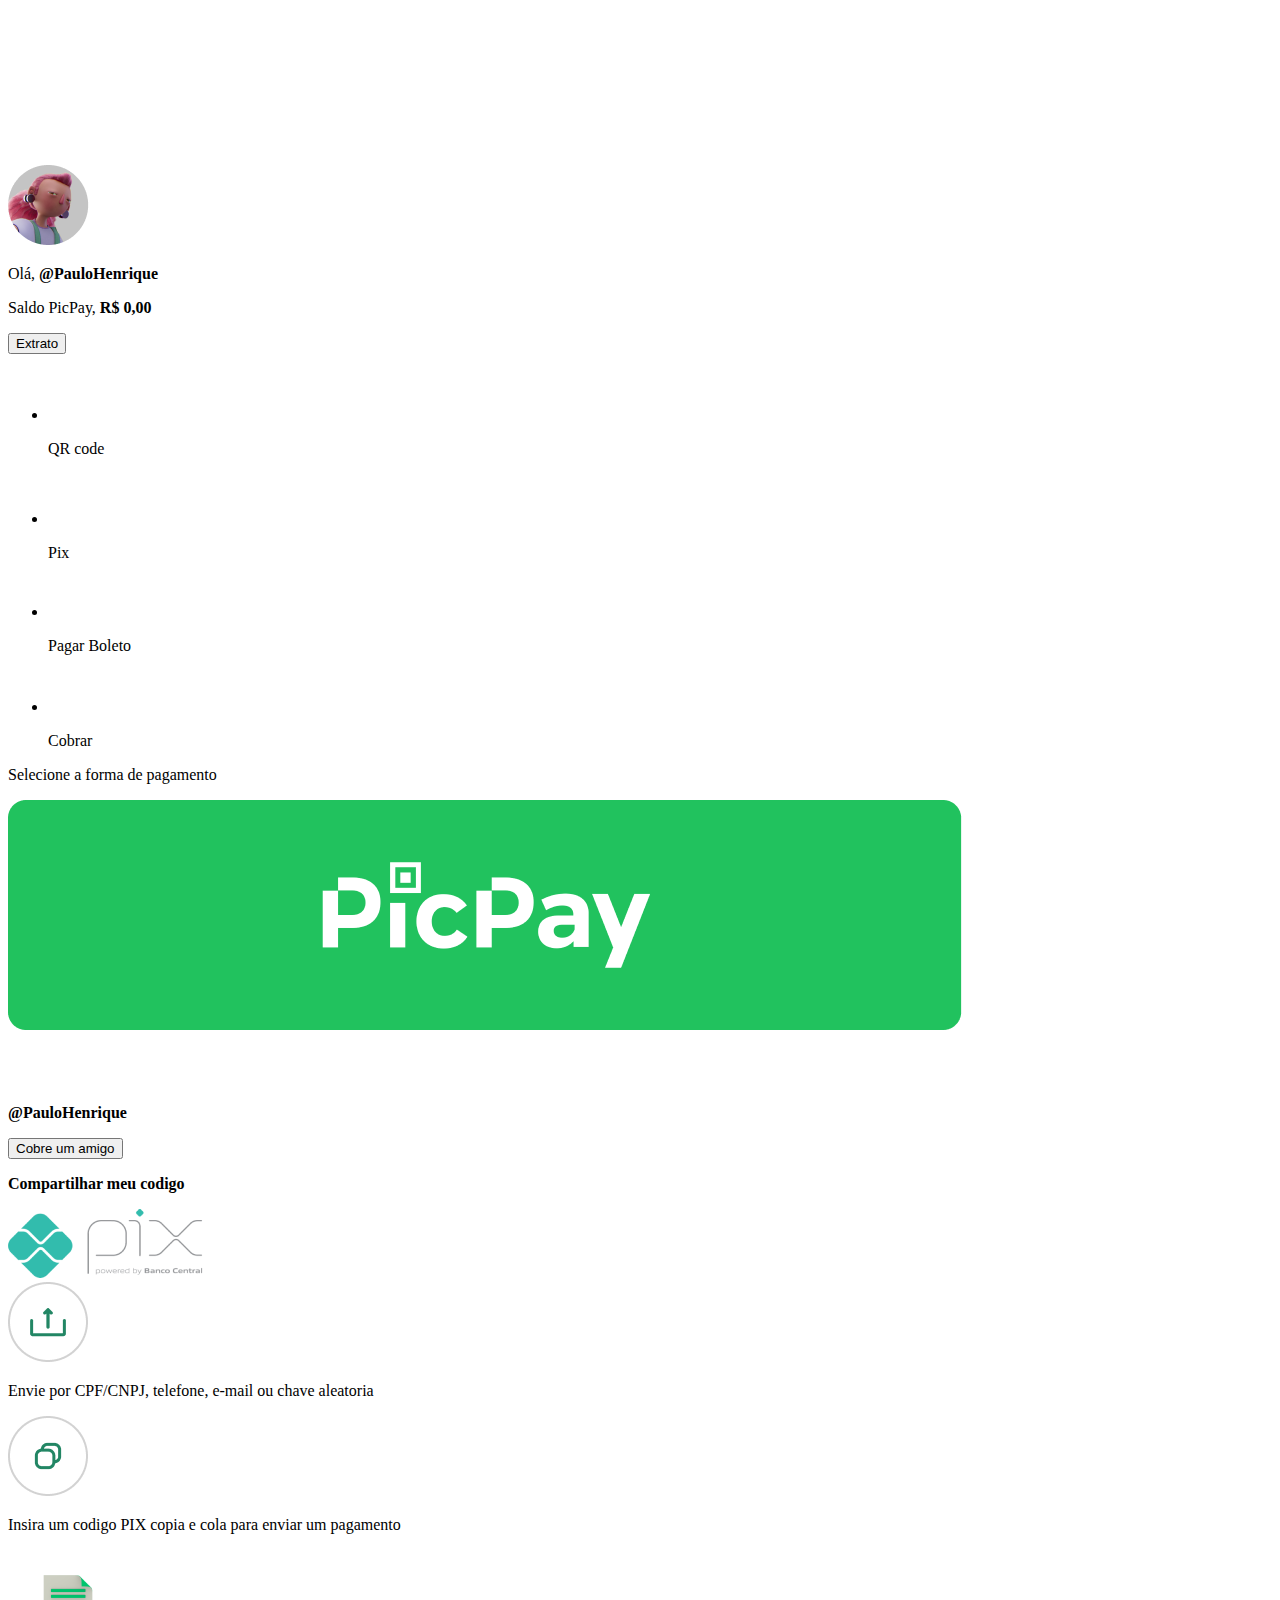
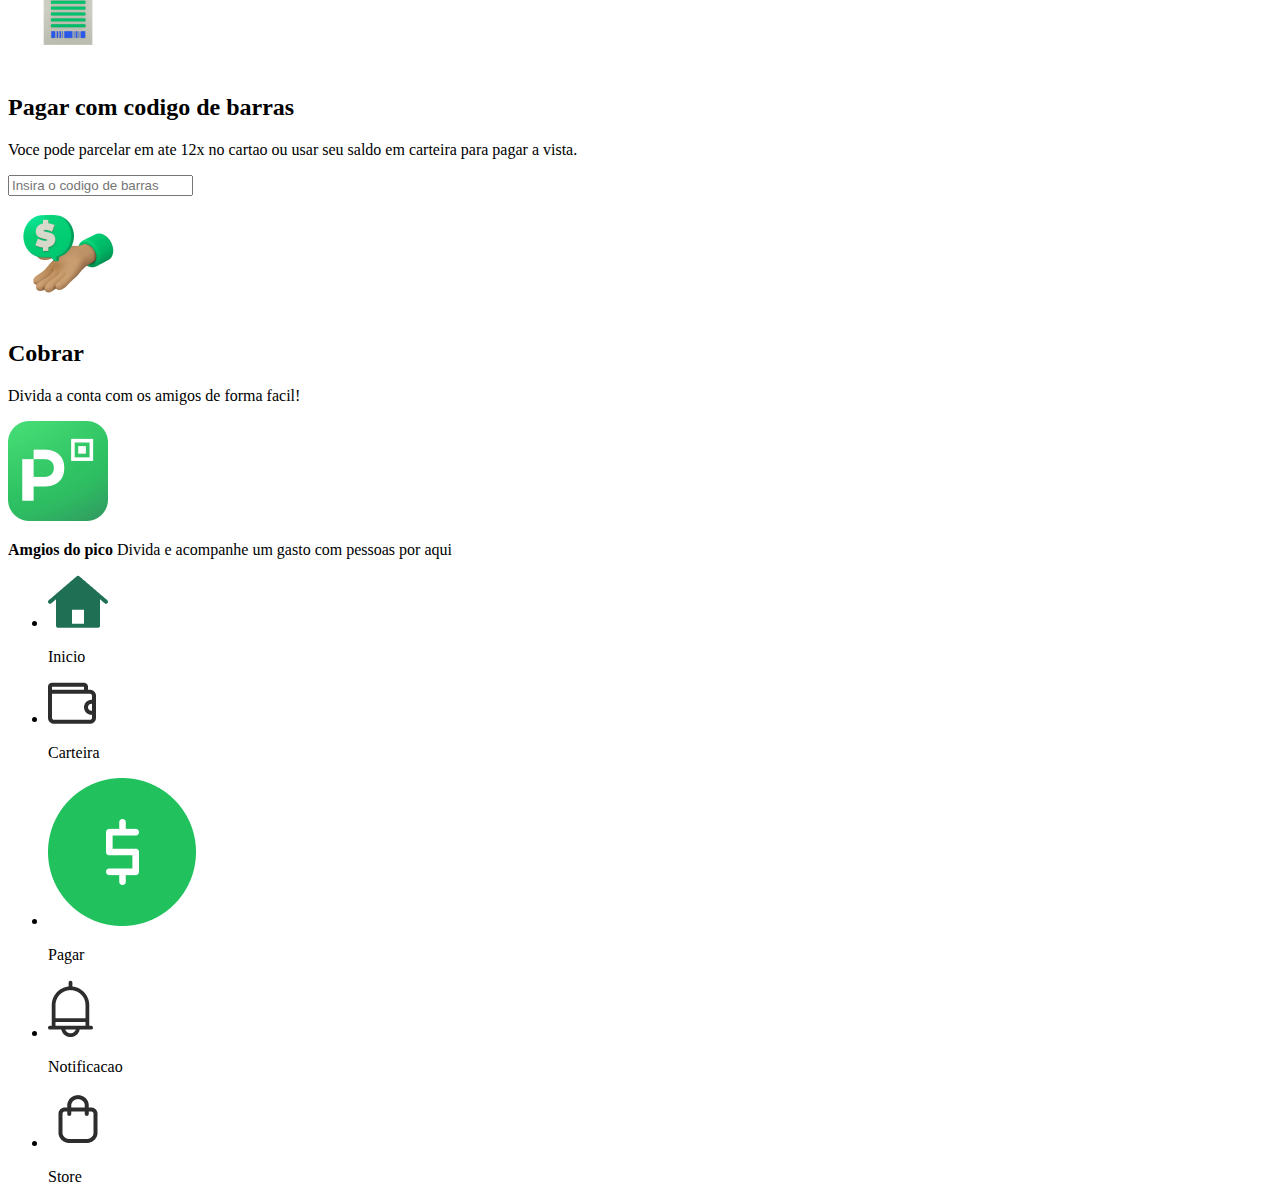
==== index.html @ 52d82bb3 "Assets; index.html" ====
<!DOCTYPE html>

<html lang="pt-br">
    <head>
        <meta charset="utf-8">
        <title>PicPro</title>
    </head>

    <body>
        <header class="cabecalho">
            <div class="container">
                <figure class="cabecalho_logoPicpro">
                    <img src="./assets/img/logo-picpro.png" alt="Logo PicPro">
                </figure>
                <figure class="cabecalho_logoKenzie">
                    <img src="./assets/img/logo-kenzie.png" alt="Logo Kenzie">
                </figure>
            </div>
        </header>

        <main>
            <section class="secaoDetalhesConta">
                <div class="secaoDetalhesConta_sobreUsuario">
                    <img src="./assets/img/usuario.png" alt="Imagem do Usuario">
                    <p>Olá, <strong>@PauloHenrique</strong></p>
                </div>

                <div class="secaoDetalhesConta_sobreSaldo">
                    <p>Saldo PicPay, <strong>R$ 0,00</strong></p>
                    <button>Extrato</button>
                </div>

                <ul class="secaoDetalhesConta_opcoesTransacoes">
                    <li class="secaoDetalhesConta_ItemTransacao">
                        <img src="./assets/img/qrcode.png" alt="Icone QR code">
                        <p>QR code</p>
                    </li>
                    <li class="secaoDetalhesConta_ItemTransacao">
                        <img src="./assets/img/pix.png" alt="Icone PIX">
                        <p>Pix</p>
                    </li>
                    <li class="secaoDetalhesConta_ItemTransacao">
                        <img src="./assets/img/codigo.png" alt="Icone boleto">
                        <p>Pagar Boleto</p>
                    </li class="secaoDetalhesConta_ItemTransacao">
                    <li>
                        <img src="./assets/img/cobrar-icon.png" alt="Icone cobrar">
                        <p>Cobrar</p>
                    </li>
                </ul>
            </section>

            <section class="secaoTransacao">
                <div class="container">
                    <div class="secaoTransacao_avisoselecao">
                        <p>Selecione a forma de pagamento</p>
                        <img src="./assets/img/banner.png" alt="Banner picpay">
                    </div>

                    <div class="secaoTransacao_qrcode">
                        <img src="./assets/img/qrcode.png" alt="Imagem QR code">
                        <p><strong>@PauloHenrique</strong></p>
                        <button>Cobre um amigo</button>
                        <p><strong>Compartilhar meu codigo</strong></p>
                    </div>
                    
                    <div class="secaoTransacao_pix">
                        <img src="./assets/img/pix-logo.png" alt="Imagem pix">
                        <div class="secaoTransacao_boxOpcao">
                            <img src="./assets/img/pix1.png" alt="Icone primeria opcao pix">
                            <p>Envie por CPF/CNPJ, telefone, e-mail ou chave aleatoria</p>
                        </div>
                        <div class="secaoTransacao_boxOpcao">
                            <img src="./assets/img/pix2.png" alt="Icone segunda opcao pix">
                            <p>Insira um codigo PIX copia e cola para enviar um pagamento</p>
                        </div>
                    </div>

                    <div class="secaoTransacao_boleto">
                        <img src="./assets/img/boleto.png" alt="Icone boleto Boleto">
                        <h2>Pagar com codigo de barras</h2>
                        <p>Voce pode parcelar em ate 12x no cartao ou usar seu saldo em carteira para pagar a vista.</p>
                        <input type="text" placeholder="Insira o codigo de barras">
                    </div>

                    <div class="secaoTransacao_cobrar">
                        <img src="./assets/img/cobrar.png" alt="Icone cobrar">
                        <h2>Cobrar</h2>
                        <p>Divida a conta com os amigos de forma facil!</p>

                        <div class="secaoTransacao_boxOpcao">
                            <img src="./assets/img/picpay-icon.png" alt="Icone picpay">
                            <p>
                                <strong>Amgios do pico</strong>
                                Divida e acompanhe um gasto com pessoas por aqui
                            </p>
                        </div>
                    </div>
                </div>
            </section>
        </main>

        <footer class="rodape">
            <ul class="rodape_menuPrincipal">
                <li class="rodape_menuItem">
                    <a href="#"></a>
                    <img src="./assets/img/inicio.png" alt="">
                    <p>Inicio</p>
                </li>
                <li class="rodape_menuItem">
                    <a href="#"></a>
                    <img src="./assets/img/carteira-icon.png" alt="Icone inicio">
                    <p>Carteira</p>
                </li>                    
                <li class="rodape_menuItem">
                    <a href="#"></a>
                    <img src="./assets/img/pagar.png" alt="Icone pagar">
                    <p>Pagar</p>
                </li>                    
                <li class="rodape_menuItem">
                    <a href="#"></a>
                    <img src="./assets/img/notificacao.png" alt="Icone notificacao">
                    <p>Notificacao</p>
                </li>                    
                <li class="rodape_menuItem">
                    <a href="#"></a>
                    <img src="./assets/img/bolsa.png" alt="Icone bolsa">
                    <p>Store</p>
                </li>
            </ul>
        </footer>
    </body>
</html>
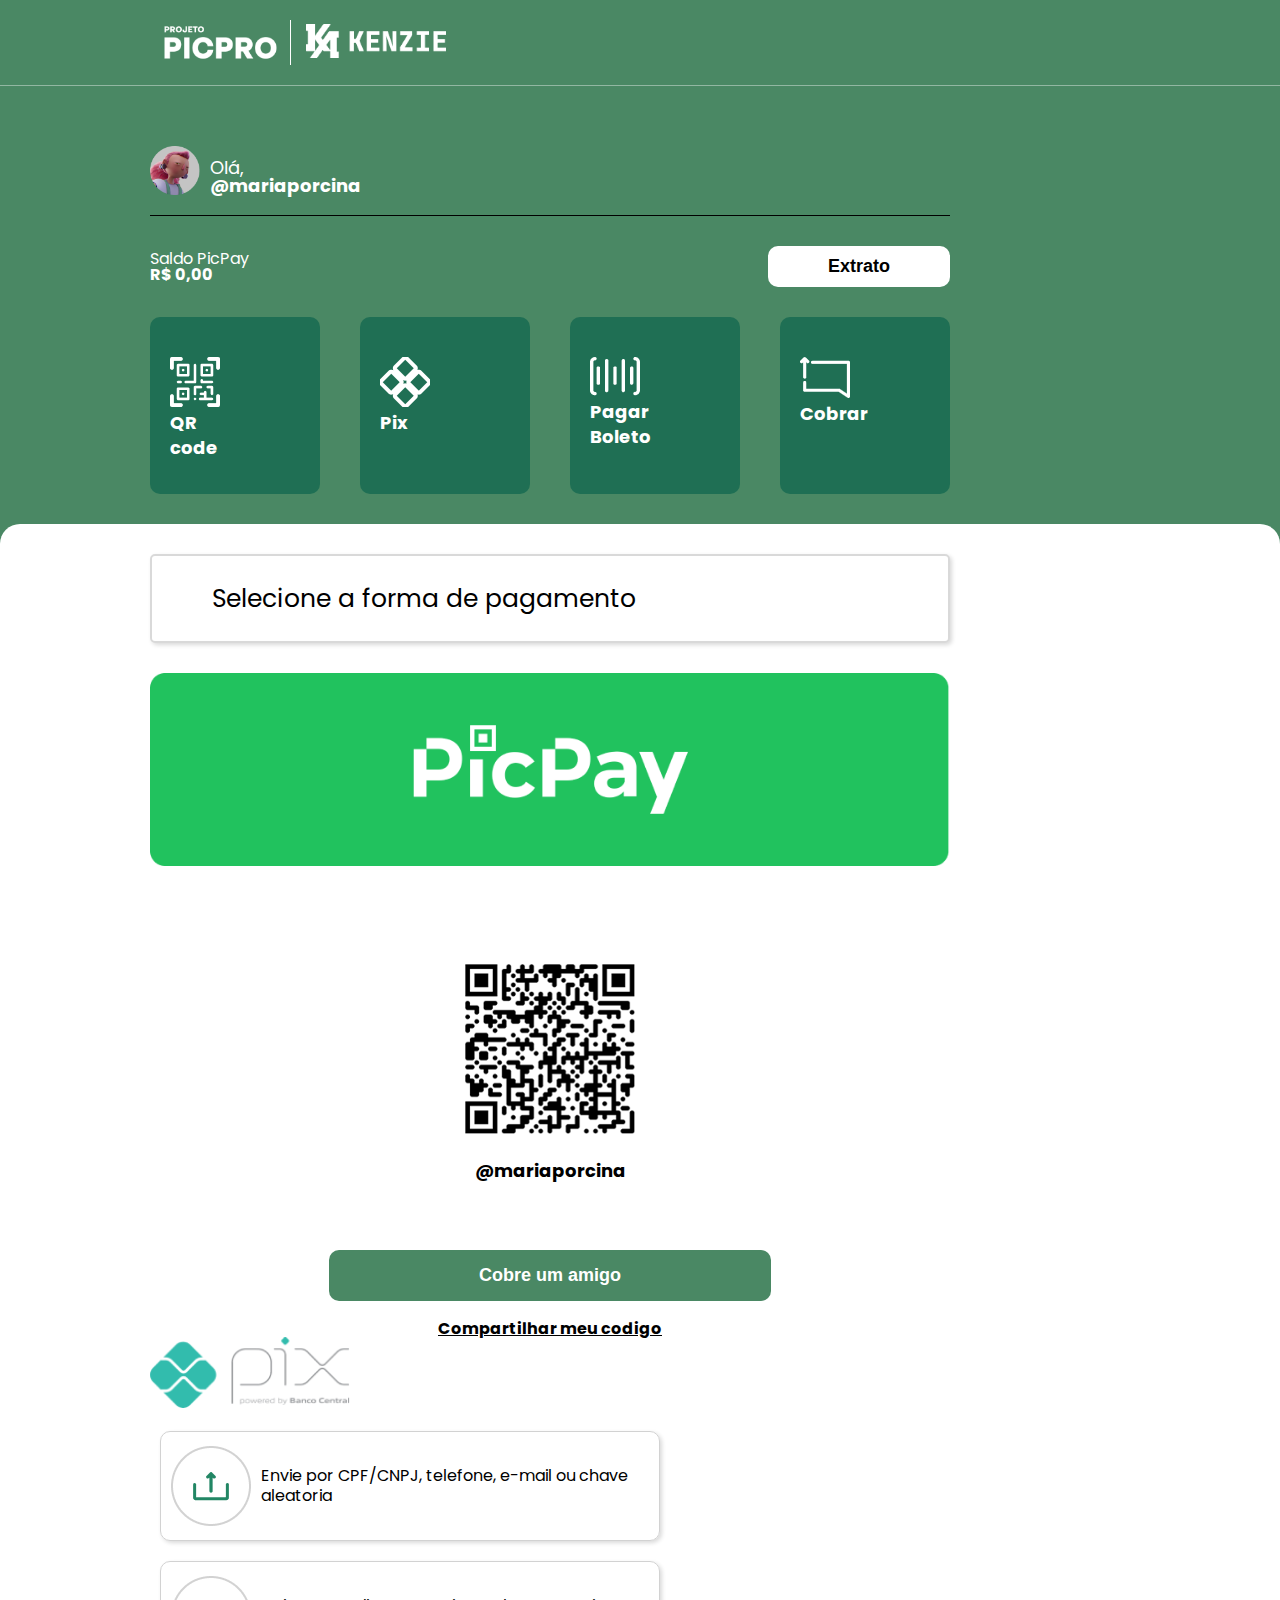
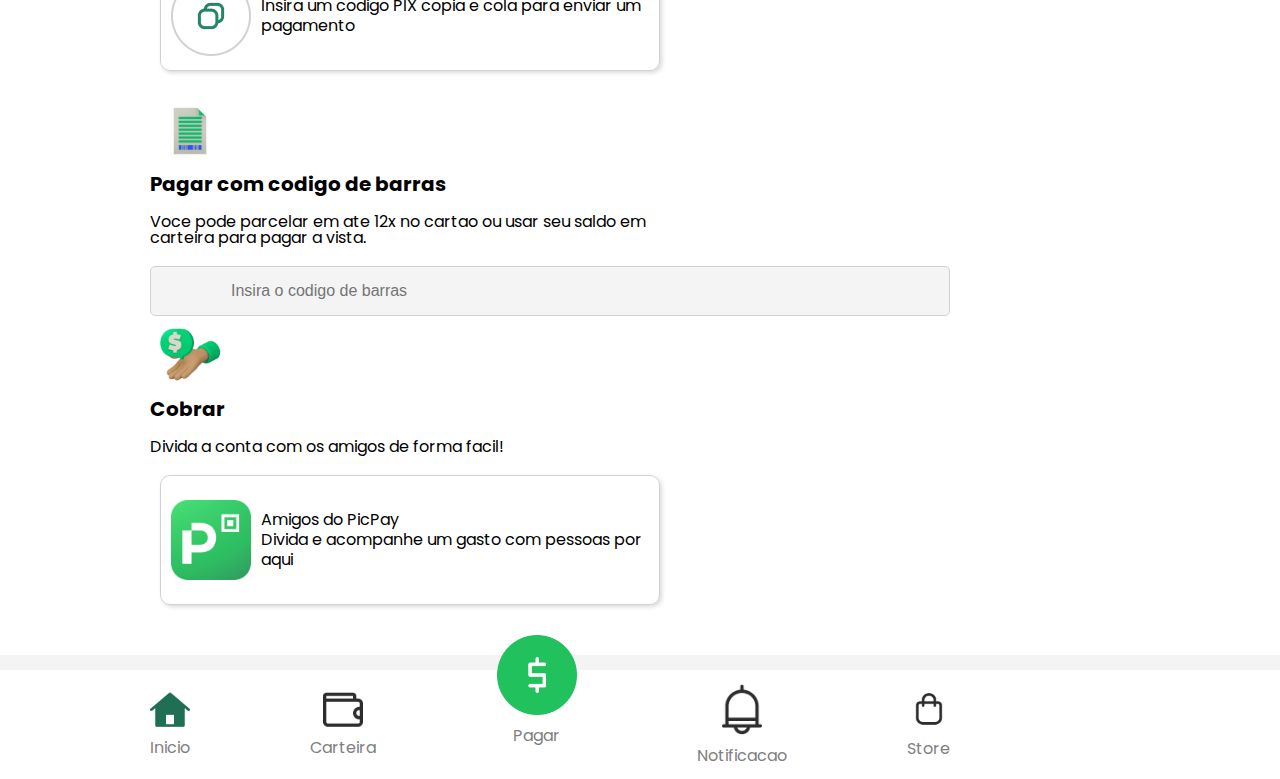
==== commit aadaf20a: "add reset css, qrcode-image, aula_css; HTML fixed; Style.css created" ====
--- a/index.html
+++ b/index.html
@@ -4,6 +4,12 @@
     <head>
         <meta charset="utf-8">
         <title>PicPro</title>
+        <link rel="preconnect" href="https://fonts.googleapis.com">
+        <link rel="preconnect" href="https://fonts.gstatic.com" crossorigin>
+        <link href="https://fonts.googleapis.com/css2?family=Poppins:wght@100;300&display=swap" rel="stylesheet">
+        <link rel="stylesheet" href="./assets/css/reset.css">
+        <link rel="stylesheet" href="./assets/css/style.css">
+        <link rel="preconnect" href="https://fonts.googleapis.com">
     </head>
 
     <body>
@@ -19,36 +25,38 @@
         </header>
 
         <main>
-            <section class="secaoDetalhesConta">
-                <div class="secaoDetalhesConta_sobreUsuario">
-                    <img src="./assets/img/usuario.png" alt="Imagem do Usuario">
-                    <p>Olá, <strong>@PauloHenrique</strong></p>
-                </div>
+            <div class="container">
+                <section class="secaoDetalhesConta">
+                    <div class="secaoDetalhesConta_sobreUsuario">
+                        <img src="./assets/img/usuario.png" alt="Imagem do Usuario">
+                        <p>Olá, <strong>@mariaporcina</strong></p>
+                    </div>
 
-                <div class="secaoDetalhesConta_sobreSaldo">
-                    <p>Saldo PicPay, <strong>R$ 0,00</strong></p>
-                    <button>Extrato</button>
-                </div>
+                    <div class="secaoDetalhesConta_sobreSaldo">
+                        <p>Saldo PicPay <strong>R$ 0,00</strong></p>
+                        <button>Extrato</button>
+                    </div>
 
-                <ul class="secaoDetalhesConta_opcoesTransacoes">
-                    <li class="secaoDetalhesConta_ItemTransacao">
-                        <img src="./assets/img/qrcode.png" alt="Icone QR code">
-                        <p>QR code</p>
-                    </li>
-                    <li class="secaoDetalhesConta_ItemTransacao">
-                        <img src="./assets/img/pix.png" alt="Icone PIX">
-                        <p>Pix</p>
-                    </li>
-                    <li class="secaoDetalhesConta_ItemTransacao">
-                        <img src="./assets/img/codigo.png" alt="Icone boleto">
-                        <p>Pagar Boleto</p>
-                    </li class="secaoDetalhesConta_ItemTransacao">
-                    <li>
-                        <img src="./assets/img/cobrar-icon.png" alt="Icone cobrar">
-                        <p>Cobrar</p>
-                    </li>
-                </ul>
-            </section>
+                    <ul class="secaoDetalhesConta_opcoesTransacoes">
+                        <li class="secaoDetalhesConta_ItemTransacao">
+                            <img src="./assets/img/qrcode.png" alt="Icone QR code">
+                            <p>QR code</p>
+                        </li>
+                        <li class="secaoDetalhesConta_ItemTransacao">
+                            <img src="./assets/img/pix.png" alt="Icone PIX">
+                            <p>Pix</p>
+                        </li>
+                        <li class="secaoDetalhesConta_ItemTransacao">
+                            <img src="./assets/img/codigo.png" alt="Icone boleto">
+                            <p>Pagar Boleto</p>
+                        </li>
+                        <li class="secaoDetalhesConta_ItemTransacao">
+                            <img src="./assets/img/cobrar-icon.png" alt="Icone cobrar">
+                            <p>Cobrar</p>
+                        </li>
+                    </ul>
+                </section>
+            </div>
 
             <section class="secaoTransacao">
                 <div class="container">
@@ -58,10 +66,10 @@
                     </div>
 
                     <div class="secaoTransacao_qrcode">
-                        <img src="./assets/img/qrcode.png" alt="Imagem QR code">
-                        <p><strong>@PauloHenrique</strong></p>
+                        <img src="./assets/img/qrcode-imagem.png" alt="Imagem QR code">
+                        <p><strong>@mariaporcina</strong></p>
                         <button>Cobre um amigo</button>
-                        <p><strong>Compartilhar meu codigo</strong></p>
+                        <a href="#" >Compartilhar meu codigo</a>
                     </div>
                     
                     <div class="secaoTransacao_pix">
@@ -91,7 +99,7 @@
                         <div class="secaoTransacao_boxOpcao">
                             <img src="./assets/img/picpay-icon.png" alt="Icone picpay">
                             <p>
-                                <strong>Amgios do pico</strong>
+                                <strong>Amigos do PicPay</strong>
                                 Divida e acompanhe um gasto com pessoas por aqui
                             </p>
                         </div>
@@ -101,33 +109,40 @@
         </main>
 
         <footer class="rodape">
-            <ul class="rodape_menuPrincipal">
-                <li class="rodape_menuItem">
-                    <a href="#"></a>
-                    <img src="./assets/img/inicio.png" alt="">
-                    <p>Inicio</p>
-                </li>
-                <li class="rodape_menuItem">
-                    <a href="#"></a>
-                    <img src="./assets/img/carteira-icon.png" alt="Icone inicio">
-                    <p>Carteira</p>
-                </li>                    
-                <li class="rodape_menuItem">
-                    <a href="#"></a>
-                    <img src="./assets/img/pagar.png" alt="Icone pagar">
-                    <p>Pagar</p>
-                </li>                    
-                <li class="rodape_menuItem">
-                    <a href="#"></a>
-                    <img src="./assets/img/notificacao.png" alt="Icone notificacao">
-                    <p>Notificacao</p>
-                </li>                    
-                <li class="rodape_menuItem">
-                    <a href="#"></a>
-                    <img src="./assets/img/bolsa.png" alt="Icone bolsa">
-                    <p>Store</p>
-                </li>
-            </ul>
+            <div class="container">
+                <ul class="rodape_menuPrincipal">
+                    <li class="rodape_menuItem">
+                        <a href="#">
+                            <img src="./assets/img/inicio.png" alt="">
+                            <p>Inicio</p>
+                        </a>
+                    </li>
+                    <li class="rodape_menuItem">
+                        <a href="#">
+                            <img src="./assets/img/carteira-icon.png" alt="Icone inicio">
+                            <p>Carteira</p>
+                        </a>
+                    </li>                    
+                    <li class="rodape_menuItem rodape_menuItem_pagar">
+                        <a href="#">
+                            <img src="./assets/img/pagar.png" alt="Icone pagar">
+                            <p>Pagar</p>
+                        </a>
+                    </li>                    
+                    <li class="rodape_menuItem">
+                        <a href="#">
+                            <img src="./assets/img/notificacao.png" alt="Icone notificacao">
+                            <p>Notificacao</p>
+                        </a>
+                    </li>                    
+                    <li class="rodape_menuItem">
+                        <a href="#">
+                            <img src="./assets/img/bolsa.png" alt="Icone bolsa">
+                            <p>Store</p>
+                        </a>
+                    </li>
+                </ul>
+            </div> 
         </footer>
     </body>
 </html>--- a/assets/css/style.css
+++ b/assets/css/style.css
@@ -0,0 +1,271 @@
+body {
+    background-color: #4a8864;
+    font-family: 'Poppins', sans-serif;
+}
+
+.container {
+    width: 100%;
+    max-width: 800px;
+    margin: 0 150px;
+}
+
+.cabecalho {
+    padding: 20px 0;
+    border-bottom: 1px solid rgba(255, 255, 255, 0.4);
+}
+
+.cabecalho .container {
+    display: flex;
+    align-items: center;
+}
+
+.cabecalho figure img {
+    width: 100%;
+    max-width: 140px;
+}
+
+.cabecalho .cabecalho_logoPicpro {
+    border-right: 1px solid white;
+    margin-right: 15px;
+}
+
+.secaoDetalhesConta {
+    color: white;
+    padding: 60px 0px 30px;
+}
+
+.secaoDetalhesConta .secaoDetalhesConta_sobreUsuario {
+    display: flex;
+    align-items: center;
+    align-items: flex-end;
+    margin-bottom: 20px;
+}
+
+.secaoDetalhesConta_sobreUsuario p {
+    font-size: 18px;
+    margin-left: 10px;
+}
+
+.secaoDetalhesConta_sobreUsuario img {
+    width: 100px;
+    max-width: 50px;
+}
+
+.secaoDetalhesConta_sobreUsuario p strong {
+    display: block;
+    font-weight: bold;
+}
+
+.secaoDetalhesConta .secaoDetalhesConta_sobreSaldo {
+    border-top: 1px solid black;
+    display: flex;
+    justify-content: space-between;
+    padding: 30px 0;
+    align-items: center;
+}
+
+.secaoDetalhesConta_sobreSaldo p strong {
+    display: block;
+    font-weight: bold;
+}
+
+.secaoDetalhesConta_sobreSaldo button {
+    border: none;
+    background-color: white;
+    font-weight: bold;
+    font-size: 18px;
+    padding: 10px 60px;
+    border-radius: 10px;
+    cursor: pointer;
+}
+
+.secaoDetalhesConta .secaoDetalhesConta_opcoesTransacoes {
+    display: flex;
+    justify-content: space-between;
+}
+
+.secaoDetalhesConta_opcoesTransacoes .secaoDetalhesConta_ItemTransacao {
+    background-color: #1f6f54;
+    width: 170px;
+    height: 177px;
+    border-radius: 10px;
+    padding: 40px 20px; 
+}
+
+.secaoDetalhesConta_ItemTransacao img {
+    width: 100%;
+    max-width: 50px;
+}
+
+.secaoDetalhesConta_ItemTransacao p {
+    line-height: 25px;
+    font-weight: bold;
+    font-size: 18px;
+    width: 70px;
+}
+
+.secaoTransacao {
+    background-color: white;
+    border-radius: 20px 20px 0 0;
+    border-bottom: 15px solid #F4F4F4;
+    padding: 30px 0;
+}
+
+.secaoTransacao_avisoselecao p {
+    font-size: 25px;
+    border: 2px solid rgba(0, 0, 0, 0.15);
+    border-radius: 5px;
+    box-shadow: 2px 2px 4px rgba(0, 0, 0, 0.15);
+    padding: 30px 60px;
+}
+
+.secaoTransacao_avisoselecao img {
+    margin: 30px 0 90px;
+    width: 100%;
+}
+
+.secaoTransacao_qrcode {
+    text-align: center;
+}
+
+.secaoTransacao_qrcode img {
+    max-width: 180px;
+}
+
+.secaoTransacao_qrcode p {
+    font-size: 18px;
+    font-weight: bold;
+    margin: 20px 0;
+}
+
+.secaoTransacao_qrcode button {
+    background-color: #4a8864;
+    border: none;
+    color: white;
+    font-size: 18px;
+    font-weight: bold;
+    border-radius: 10px;
+    margin: 50px 0 20px;
+    padding: 15px 150px;
+    cursor: pointer;
+}
+
+.secaoTransacao_qrcode a {
+    display: block;
+    color: black;
+    font-style: normal;
+    font-weight: bold;
+}
+
+.secaoTransacao_pix img{
+    width: 100%;
+    max-width: 200px;
+}
+
+.secaoTransacao_boxOpcao {
+    display: flex;
+    align-items: center;
+    border: 1px solid #D2D2D2;
+    max-width: 500px;
+    padding: 14px 10px;
+    border-radius: 10px;
+    box-shadow: 2px 2px 4px rgba(0, 0, 0, 0.15);
+    margin: 20px 0;
+}
+
+.secaoTransacao_boxOpcao img {
+    width: 100%;
+    max-width: 80px;
+    margin-right: 10px;
+}
+
+.secaoTransacao_boxOpcao p {
+    font-size: 16px;
+    line-height: 20px;
+}
+
+.secaoTransacao_boleto img {
+    width: 100%;
+    max-width: 80px;
+}
+
+.secaoTransacao_boleto h2 {
+    font-size: 20px;
+    font-weight: bold;
+}
+
+.secaoTransacao_boleto p {
+    font-size: 16px;
+    max-width: 500px;
+    margin: 20px 0;
+}
+
+.secaoTransacao_boleto input {
+    width: 100%;
+    background-color: #F4F4F4;
+    color: black;
+    font-size: 16px;
+    height: 50px;
+    padding: 0 80px;
+    border-radius: 5px;
+    border: 1px solid #D2D2D2;
+    box-sizing: border-box;
+}
+
+.secaoTransacao_cobrar img {
+    width: 100%;
+    max-width: 80px;
+}
+
+.secaoTransacao_cobrar h2 {
+    font-size: 20px;
+    font-weight: bold;
+}
+
+.secaoTransacao_boxOpcao p strong {
+    display: block;
+}
+
+.secaoTransacao_cobrar p {
+    font-size: 16px;
+    max-width: 500px;
+    margin: 20px 0;
+}
+
+.secaoTransacao_boxOpcao {
+    margin-left: 10px;
+}
+
+.rodape {
+    background-color: white;
+}
+
+.rodape .rodape_menuPrincipal {
+    display: flex;
+    justify-content: space-between;
+    align-items: center;
+    text-align: center;
+    font-style: normal;
+}
+
+.rodape_menuItem a {
+    color: gray;
+    text-decoration: none;
+}
+
+.rodape_menuItem img {
+    width: 100%;
+    max-width: 40px;
+}
+
+.rodape_menuItem p {
+    margin-top: 10px;
+}
+
+.rodape_menuItem_pagar {
+    transform: translateY(-35px);
+}
+
+.rodape_menuItem_pagar img {
+    max-width: 80px;
+}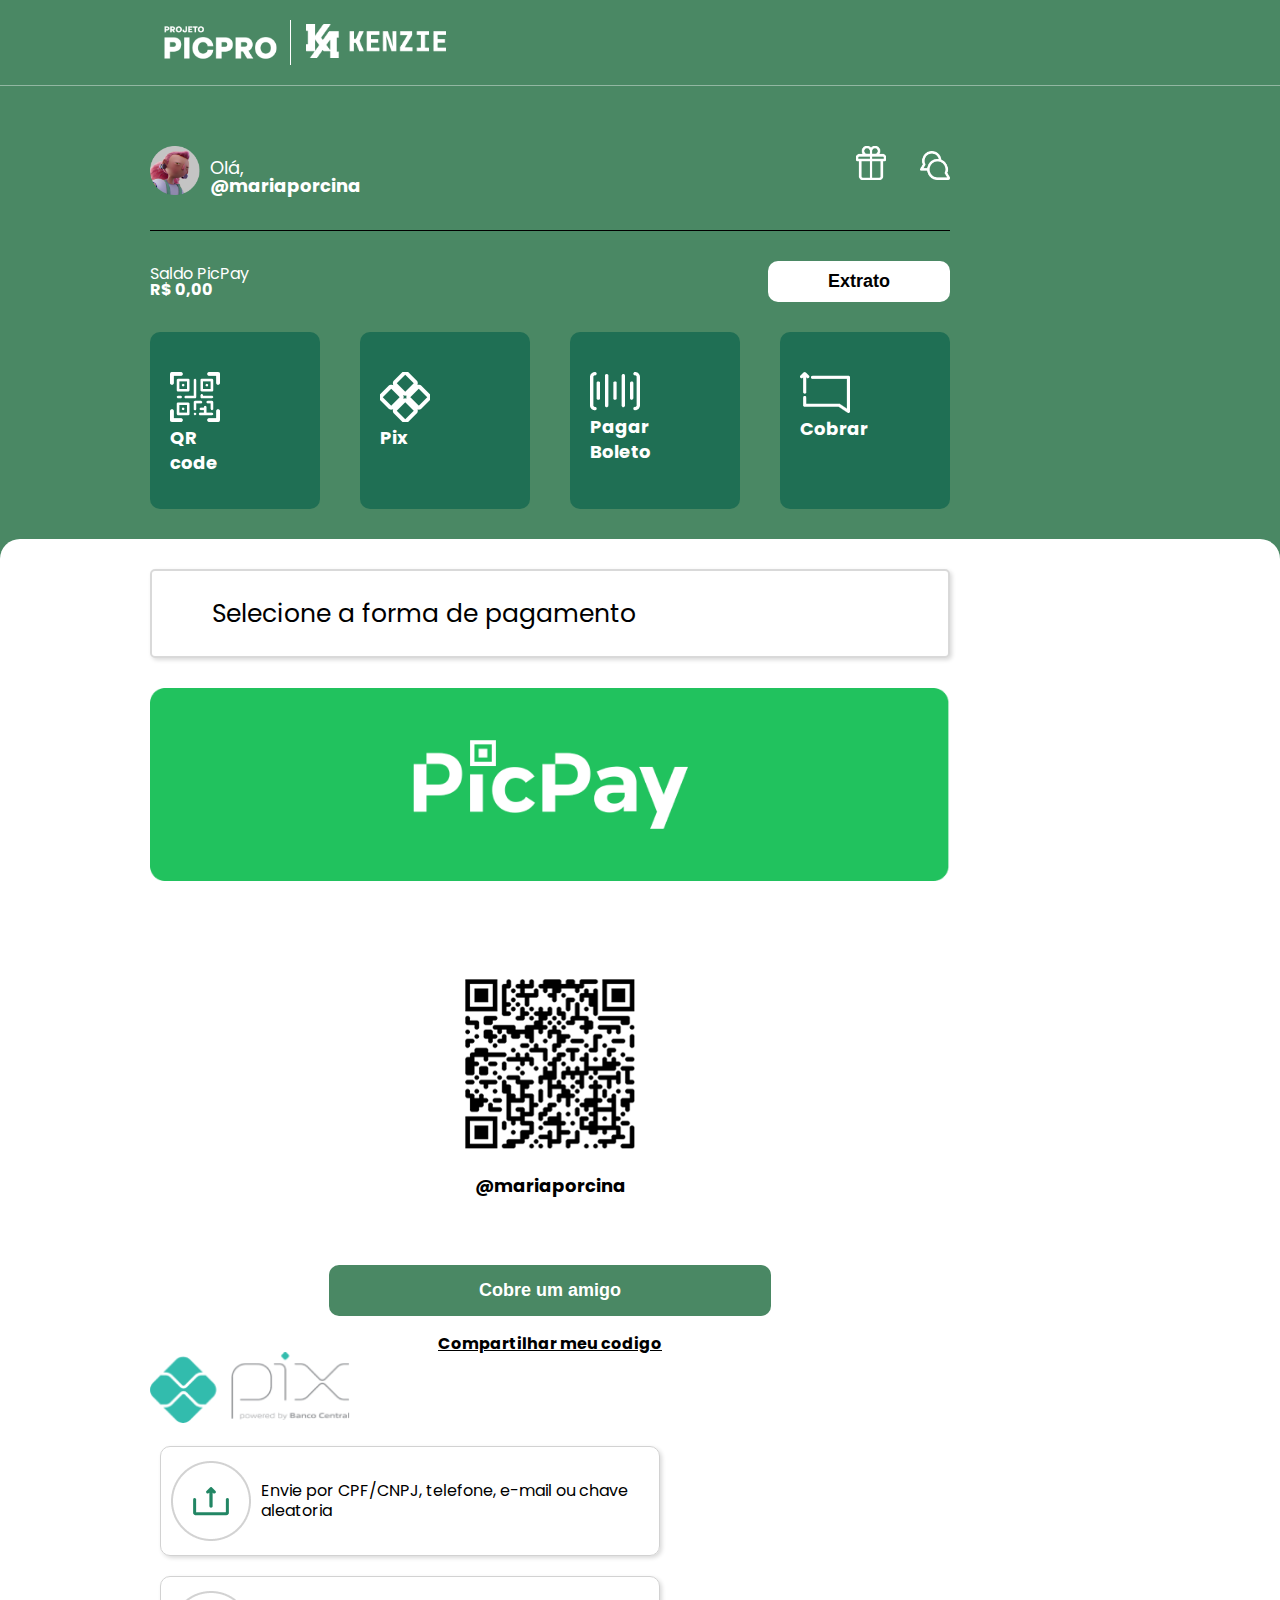
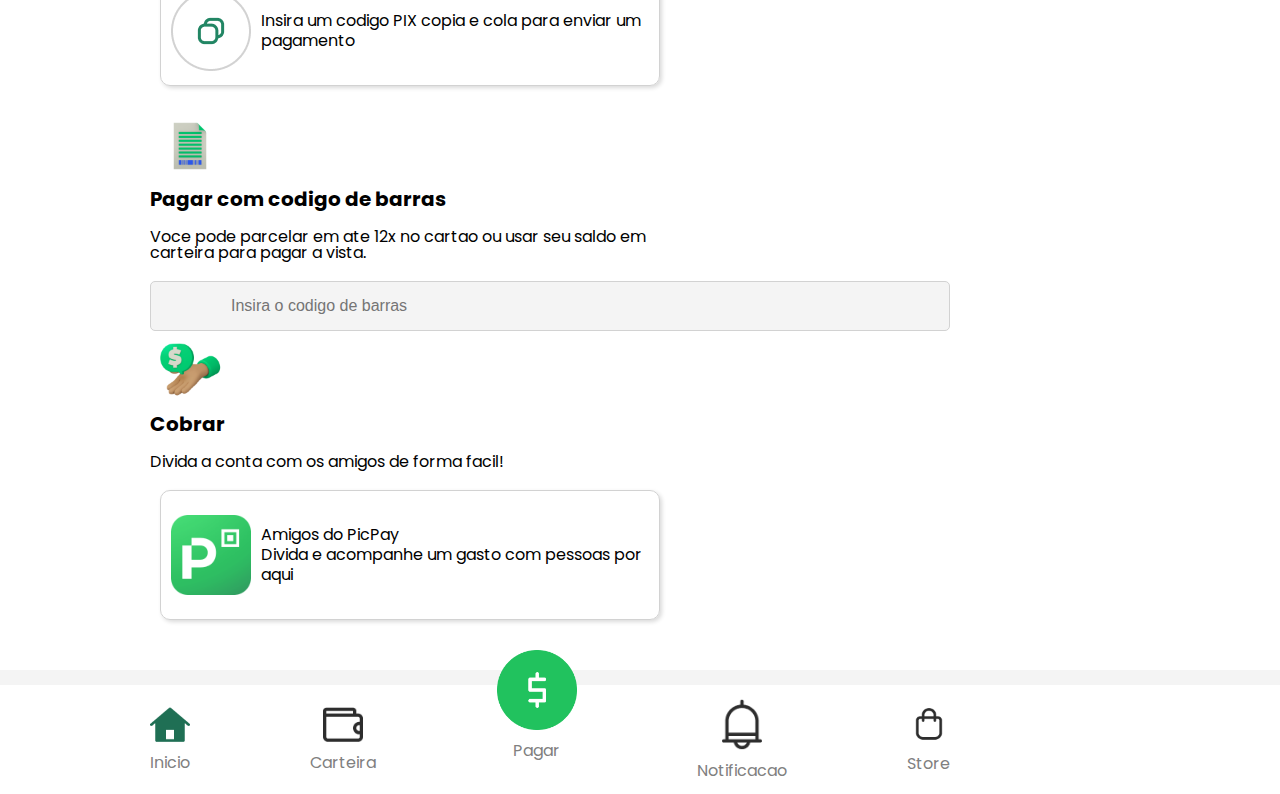
==== commit 9043a114: "Add gift and chat option" ====
--- a/index.html
+++ b/index.html
@@ -28,12 +28,18 @@
             <div class="container">
                 <section class="secaoDetalhesConta">
                     <div class="secaoDetalhesConta_sobreUsuario">
-                        <img src="./assets/img/usuario.png" alt="Imagem do Usuario">
-                        <p>Olá, <strong>@mariaporcina</strong></p>
+                        <div class="usuario">
+                            <img src="./assets/img/usuario.png" alt="Imagem do Usuario">
+                            <p>Olá, <strong>@mariaporcina</strong></p>
+                        </div>
+                        <div class="juncao">
+                            <img src="./assets/img/presente.png" alt="Enviar presente">
+                            <img src="./assets/img/chat.png" alt="Chat">
+                        </div>
                     </div>
 
                     <div class="secaoDetalhesConta_sobreSaldo">
-                        <p>Saldo PicPay <strong>R$ 0,00</strong></p>
+                        <p>Saldo PicPay<strong>R$ 0,00</strong></p>
                         <button>Extrato</button>
                     </div>
 
--- a/assets/css/style.css
+++ b/assets/css/style.css
@@ -36,9 +36,13 @@
 
 .secaoDetalhesConta .secaoDetalhesConta_sobreUsuario {
     display: flex;
-    align-items: center;
+    justify-content: space-between;
+    margin-bottom: 35px;
+}
+
+.usuario {
+    display: flex;
     align-items: flex-end;
-    margin-bottom: 20px;
 }
 
 .secaoDetalhesConta_sobreUsuario p {
@@ -47,8 +51,14 @@
 }
 
 .secaoDetalhesConta_sobreUsuario img {
-    width: 100px;
+    width: 100%;
     max-width: 50px;
+}
+
+.secaoDetalhesConta_sobreUsuario .juncao img{
+    width: 100%;
+    max-width: 30px;
+    margin-left: 30px;
 }
 
 .secaoDetalhesConta_sobreUsuario p strong {
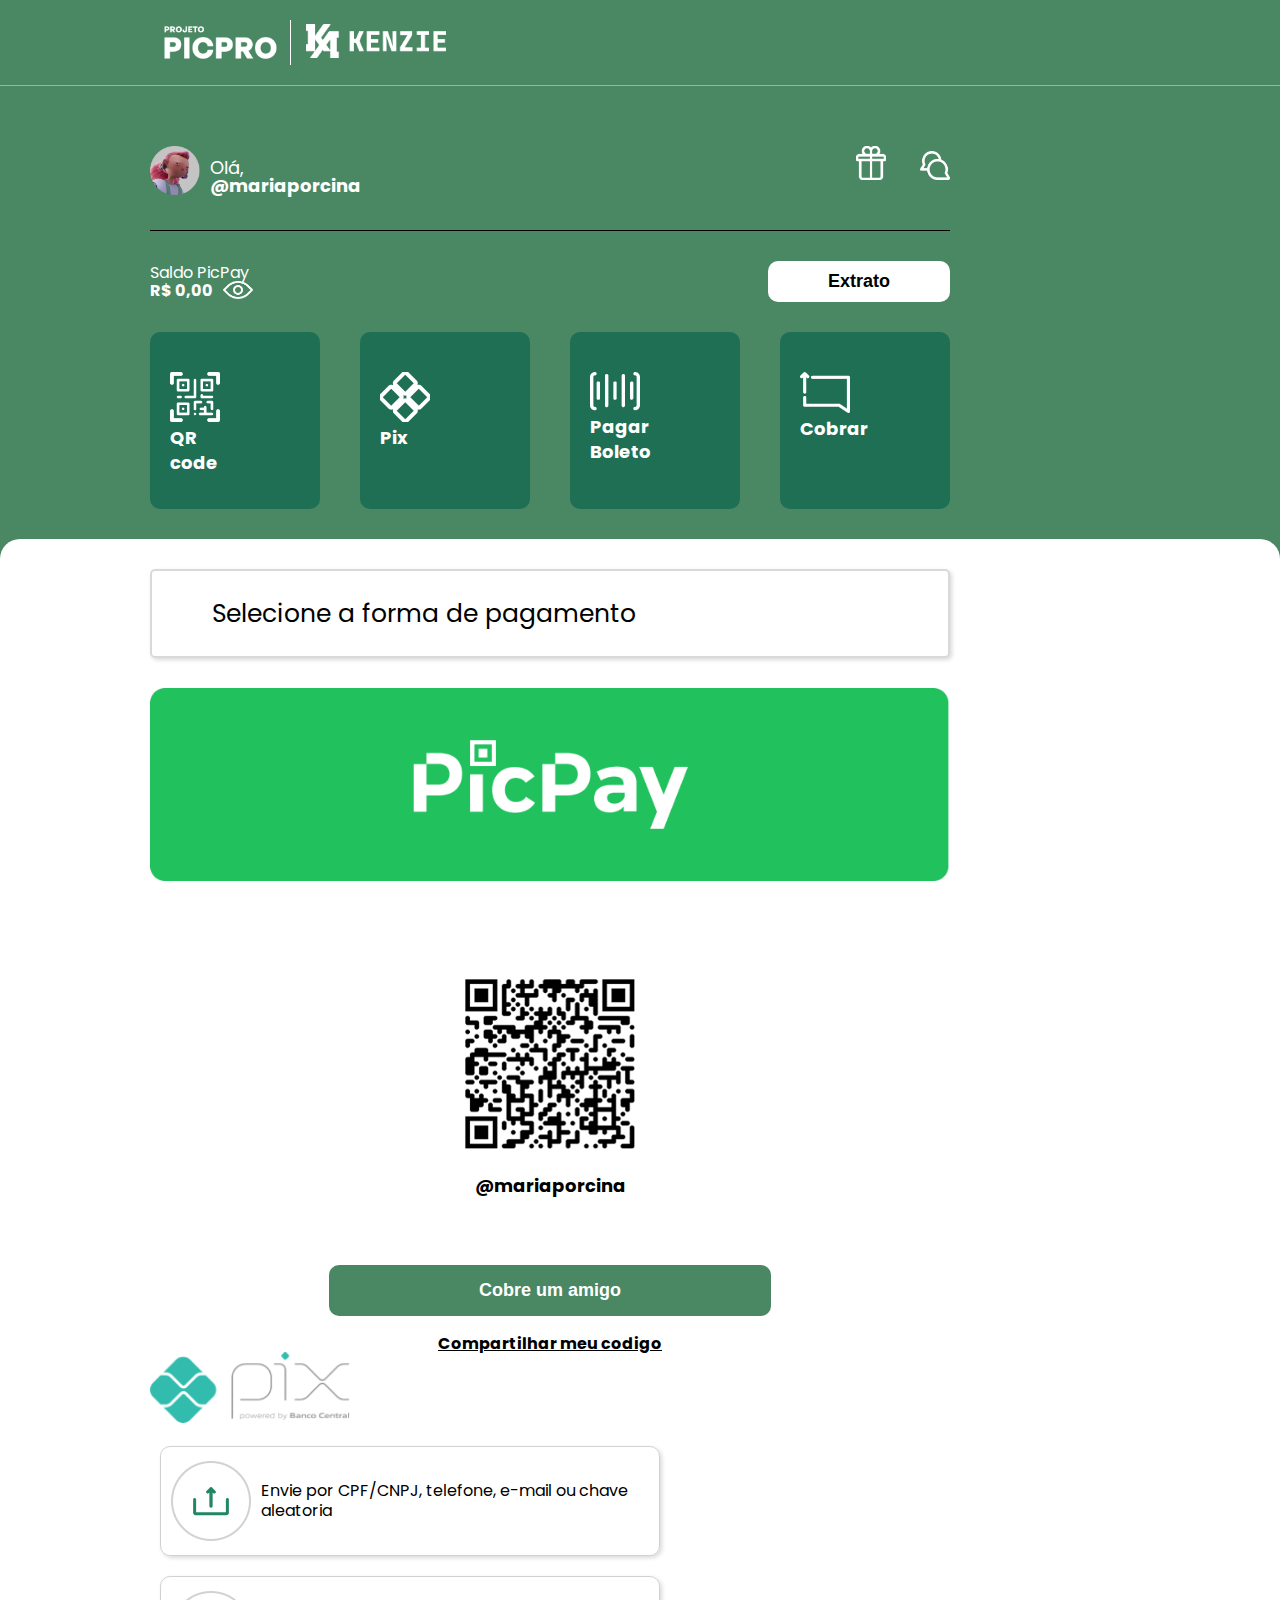
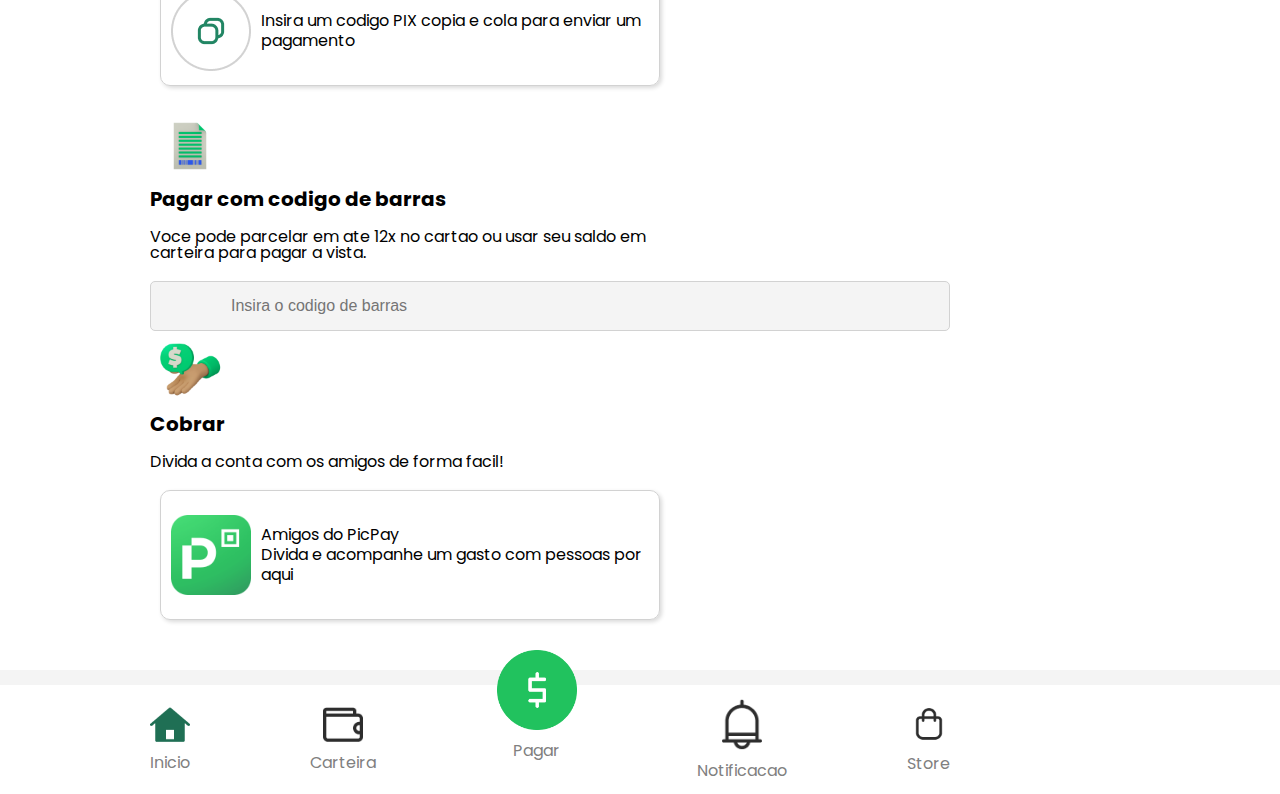
==== commit 02b82515: "Add view balance icon" ====
--- a/index.html
+++ b/index.html
@@ -39,7 +39,13 @@
                     </div>
 
                     <div class="secaoDetalhesConta_sobreSaldo">
-                        <p>Saldo PicPay<strong>R$ 0,00</strong></p>
+                        <div class="juncaoSaldoImagem">
+                            <p>Saldo PicPay</p>
+                            <div class="juncaoStrongImagem">
+                                <p><strong>R$ 0,00</strong></p>
+                                <img src="./assets/img/visualizar.png" alt="vizualizar saldo">
+                            </div>
+                        </div>
                         <button>Extrato</button>
                     </div>
 
--- a/assets/css/style.css
+++ b/assets/css/style.css
@@ -59,6 +59,7 @@
     width: 100%;
     max-width: 30px;
     margin-left: 30px;
+    cursor: pointer;
 }
 
 .secaoDetalhesConta_sobreUsuario p strong {
@@ -86,6 +87,18 @@
     font-size: 18px;
     padding: 10px 60px;
     border-radius: 10px;
+    cursor: pointer;
+}
+
+.juncaoStrongImagem {
+    display: flex;
+    align-items: flex-end;
+}
+
+.juncaoStrongImagem img {
+    width: 100%;
+    max-width: 30px;
+    margin-left: 10px;
     cursor: pointer;
 }
 
